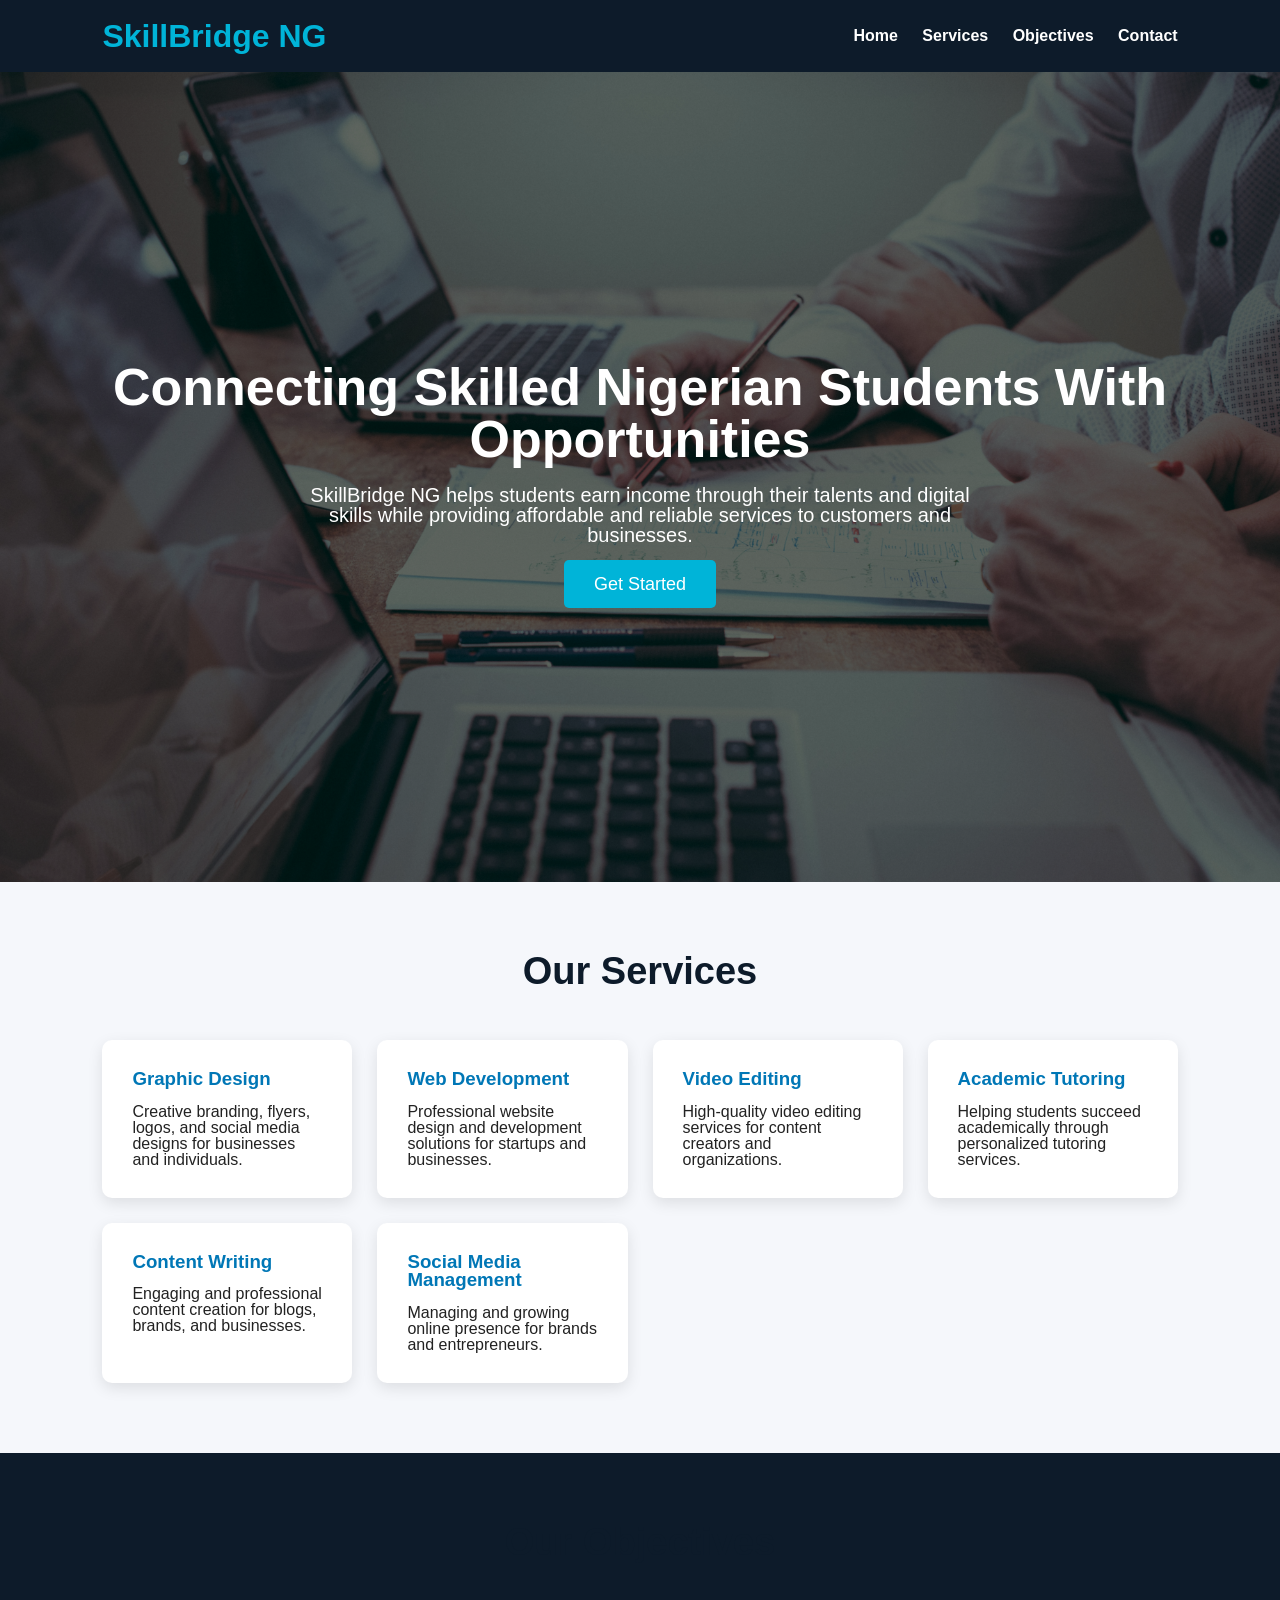
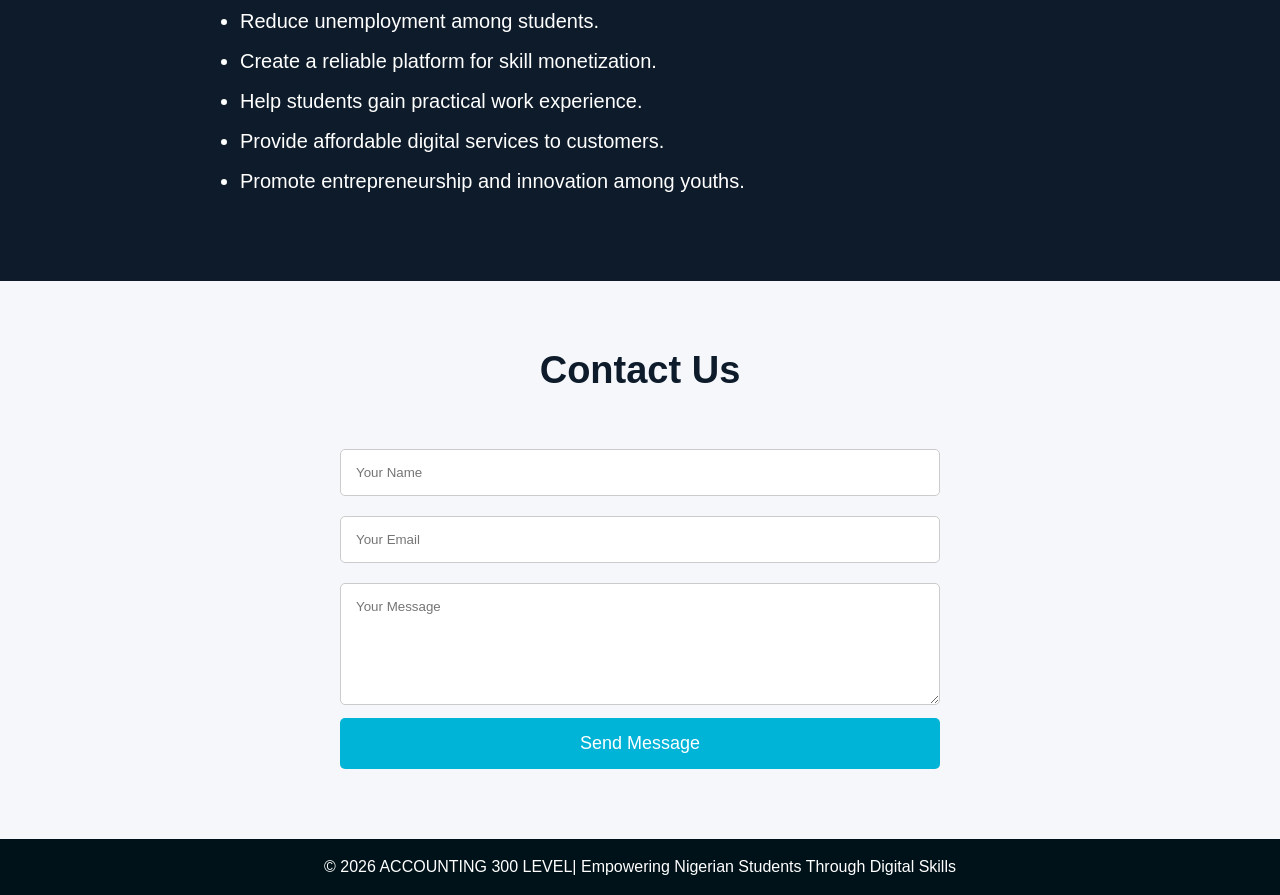
==== index.html @ a90d86c7 "second commit" ====
<!DOCTYPE html>
<html lang="en">
<head>
  <meta charset="UTF-8" />
  <meta name="viewport" content="width=device-width, initial-scale=1.0"/>
<link rel="stylesheet" href="style.css">
<link rel="stylesheet" href="getstarted.html">

  <title>SkillBridge NG</title>
<body>
 <header>
    <h1>SkillBridge NG</h1>

    <nav>
      <a href="#">Home</a>
      <a href="#services">Services</a>
      <a href="#objectives">Objectives</a>
      <a href="#contact">Contact</a>
    </nav>
  </header>

  <section class="hero">
    <div class="hero-content">
      <h2>Connecting Skilled Nigerian Students With Opportunities</h2>

      <p>
        SkillBridge NG helps students earn income through their talents and
        digital skills while providing affordable and reliable services to customers and businesses.
      </p>

      <a href="getstarted.html" class="btn">Get Started</a>
    </div>
  </section>

  <section id="services">
    <div class="section-title">
      <h2>Our Services</h2>
    </div>

    <div class="services">

      <div class="card">
        <h3>Graphic Design</h3>
        <p>
          Creative branding, flyers, logos, and social media designs for businesses and individuals.
        </p>
      </div>

      <div class="card">
        <h3>Web Development</h3>
        <p>
          Professional website design and development solutions for startups and businesses.
        </p>
      </div>

      <div class="card">
        <h3>Video Editing</h3>
        <p>
          High-quality video editing services for content creators and organizations.
        </p>
      </div>

      <div class="card">
        <h3>Academic Tutoring</h3>
        <p>
          Helping students succeed academically through personalized tutoring services.
        </p>
      </div>

      <div class="card">
        <h3>Content Writing</h3>
        <p>
          Engaging and professional content creation for blogs, brands, and businesses.
        </p>
      </div>

      <div class="card">
        <h3>Social Media Management</h3>
        <p>
          Managing and growing online presence for brands and entrepreneurs.
        </p>
      </div>

    </div>
  </section>

  <section class="objectives" id="objectives">
    <div class="section-title">
      <h2>Our Objectives</h2>
    </div>

    <ul>
      <li>Reduce unemployment among students.</li>
      <li>Create a reliable platform for skill monetization.</li>
      <li>Help students gain practical work experience.</li>
      <li>Provide affordable digital services to customers.</li>
      <li>Promote entrepreneurship and innovation among youths.</li>
    </ul>
  </section>

  <section class="contact" id="contact">
    <div class="section-title">
      <h2>Contact Us</h2>
    </div>

    <form>
      <input type="text" placeholder="Your Name" required>
      <input type="email" placeholder="Your Email" required>
      <textarea rows="6" placeholder="Your Message"></textarea>

      <button type="submit">Send Message</button>
    </form>
  </section>

  <footer>
<p>© 2026 ACCOUNTING 300 LEVEL| Empowering Nigerian Students Through Digital Skills</p>
  </footer>

</body>
</html>
</body>
</html>
---- style.css ----
*{
      margin:0;
      padding:0;
      box-sizing:border-box;
      font-family: Arial, sans-serif;
    }

    body{
      background:#f5f7fb;
      color:#222;
      line-height:1;
    }

    header{
      background:#0d1b2a;
      color:white;
      padding:20px 8%;
      display:flex;
      justify-content:space-between;
      align-items:center;
    }

    header h1{
      font-size:32px;
      color:#00b4d8;
    }
     nav a{
      color:white;
      text-decoration:none;
      margin-left:20px;
      font-weight:bold;
    }

    .hero{
      height:90vh;
      background:linear-gradient(rgba(0,0,0,0.6), rgba(0,0,0,0.6)),
      url('Image.jpeg.jpg');
      background-size:cover;
      background-position:center;
      display:flex;
      justify-content:center;
      align-items:center;
      text-align:center;
      color:white;
      padding:20px;
    }

    .hero-content h2{
      font-size:52px;
      margin-bottom:20px;
    }

    .hero-content p{
      max-width:700px;
      margin:auto;
      font-size:20px;
      margin-bottom:30px;
    }

    .btn{
      background:#00b4d8;
      color:white;
      padding:14px 30px;
      border:none;
      border-radius:5px;
      text-decoration:none;
      font-size:18px;
      transition:0.3s;
    }

    .btn:hover{
      background:#0077b6;
    }

    section{
      padding:70px 8%;
    }

    .section-title{
      text-align:center;
      margin-bottom:50px;
    }

    .section-title h2{
      font-size:38px;
      color:#0d1b2a;
    }

    .services{
      display:grid;
      grid-template-columns:repeat(auto-fit,minmax(250px,1fr));
      gap:25px;
    }

    .card{
      background:rgb(255, 255, 255);
      padding:30px;
      border-radius:10px;
      box-shadow:0 5px 15px rgba(0,0,0,0.1);
      transition:0.3s;
    }

    .card:hover{
      transform:translateY(-10px);
    }

    .card h3{
      margin-bottom:15px;
      color:#0077b6;
    }

    .objectives{
      background:#0d1b2a;
      color:rgb(255, 255, 255);
    }

    .objectives ul{
      max-width:800px;
      margin:auto;
      font-size:20px;
    }

    .objectives li{
      margin-bottom:20px;
    }

    .contact{
      text-align:center;
    }

    .contact form{
      max-width:600px;
      margin:auto;
    }

    .contact input,
    .contact textarea{
      width:100%;
      padding:15px;
      margin:10px 0;
      border:1px solid #ccc;
      border-radius:5px;
    }

    .contact button{
      width:100%;
      padding:15px;
      border:none;
      background:#00b4d8;
      color:white;
      font-size:18px;
      border-radius:5px;
      cursor:pointer;
    }

    footer{
      background:#001219;
      color:white;
      text-align:center;
      padding:20px;
    }
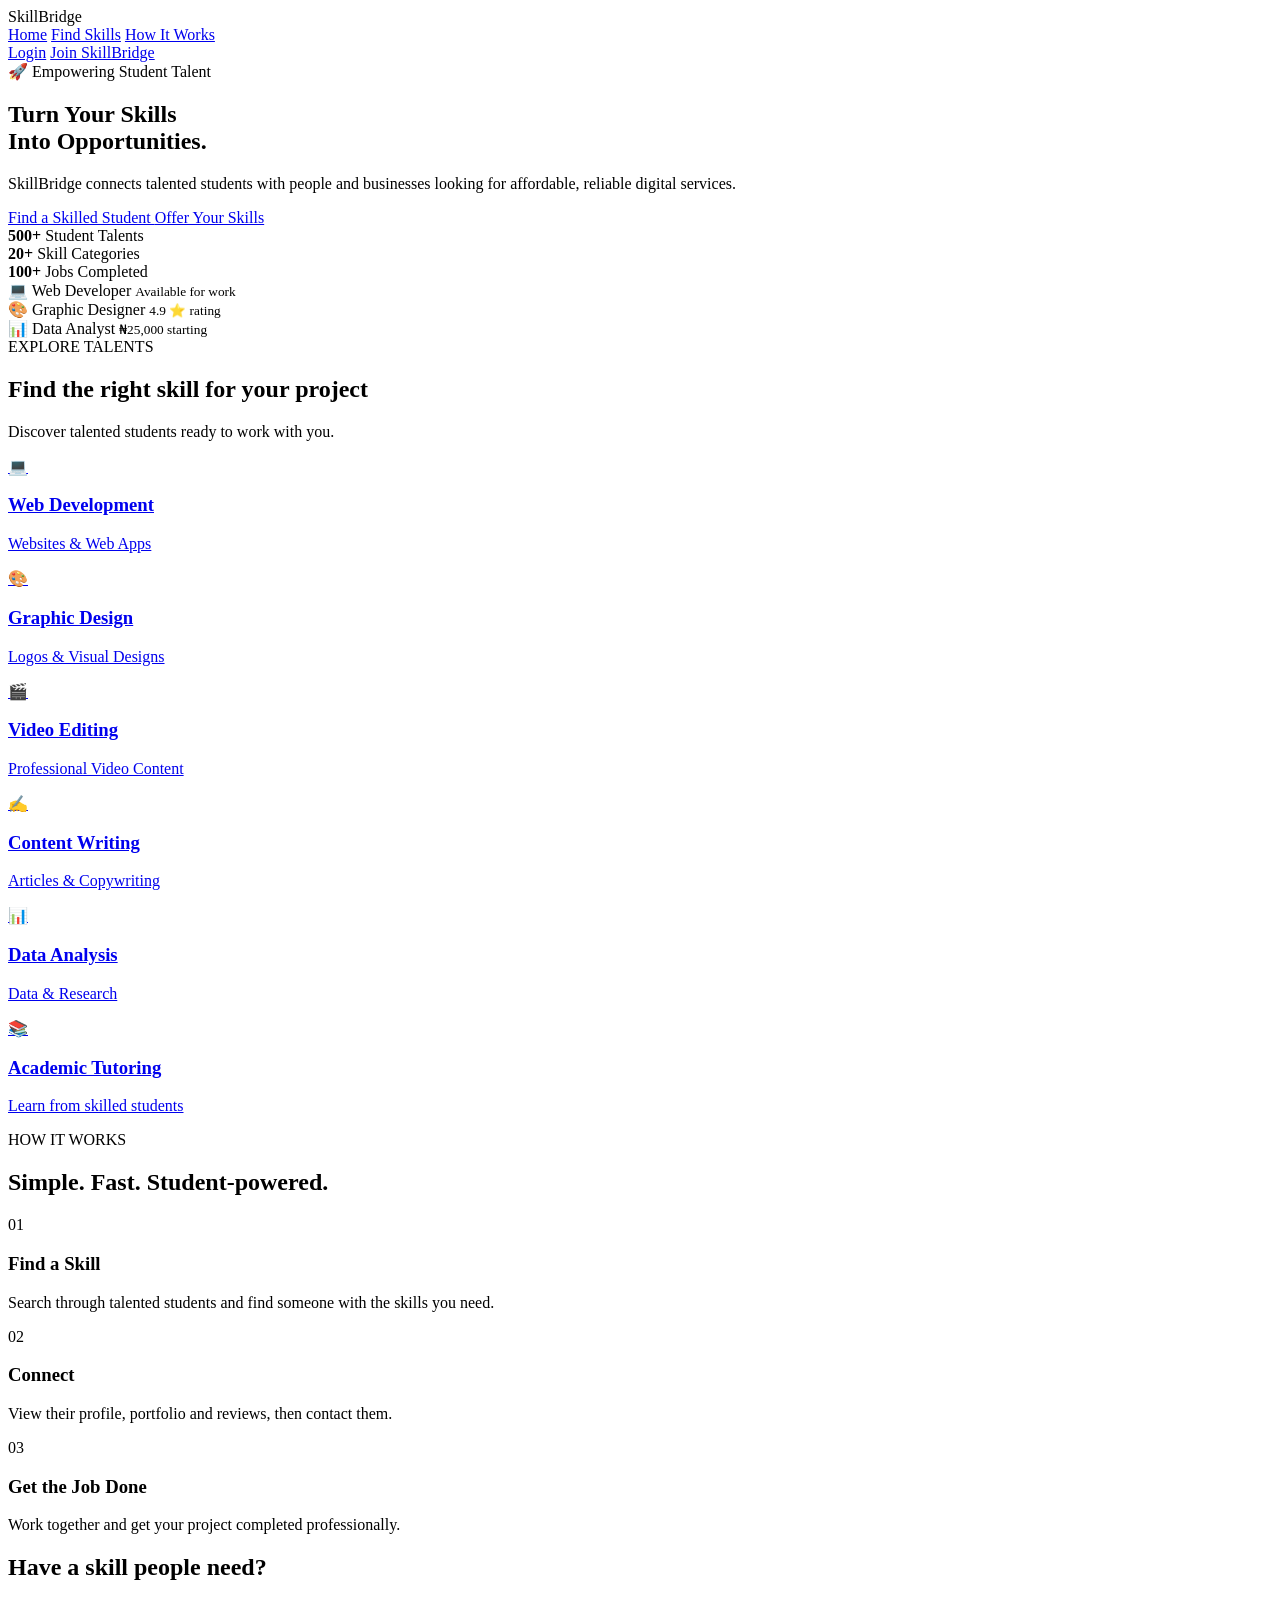
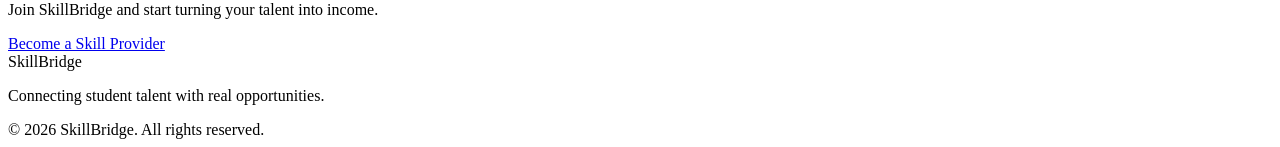
==== commit 2afc7c78: "Revise index.html for improved layout and content Updated HTML structure and content for SkillBridge" ====
--- a/index.html
+++ b/index.html
@@ -1,122 +1,215 @@
- <!DOCTYPE html>
+<!DOCTYPE html>
 <html lang="en">
 <head>
-  <meta charset="UTF-8" />
-  <meta name="viewport" content="width=device-width, initial-scale=1.0"/>
-<link rel="stylesheet" href="style.css">
-<link rel="stylesheet" href="getstarted.html">
-
-  <title>SkillBridge NG</title>
+    <meta charset="UTF-8">
+    <meta name="viewport" content="width=device-width, initial-scale=1.0">
+    <title>SkillBridge | Connect. Work. Grow.</title>
+    <link rel="stylesheet" href="css/style.css">
+</head>
+
 <body>
- <header>
-    <h1>SkillBridge NG</h1>
+
+<header class="navbar">
+    <div class="logo">
+        Skill<span>Bridge</span>
+    </div>
 
     <nav>
-      <a href="#">Home</a>
-      <a href="#services">Services</a>
-      <a href="#objectives">Objectives</a>
-      <a href="#contact">Contact</a>
+        <a href="index.html">Home</a>
+        <a href="students.html">Find Skills</a>
+        <a href="#how-it-works">How It Works</a>
     </nav>
-  </header>
-
-  <section class="hero">
+
+    <div class="nav-buttons">
+        <a href="login.html" class="login-btn">Login</a>
+        <a href="register.html" class="primary-btn">Join SkillBridge</a>
+    </div>
+</header>
+
+<section class="hero">
+
     <div class="hero-content">
-      <h2>Connecting Skilled Nigerian Students With Opportunities</h2>
-
-      <p>
-        SkillBridge NG helps students earn income through their talents and
-        digital skills while providing affordable and reliable services to customers and businesses.
-      </p>
-
-      <a href="getstarted.html" class="btn">Get Started</a>
-    </div>
-  </section>
-
-  <section id="services">
+
+        <div class="badge">
+            🚀 Empowering Student Talent
+        </div>
+
+        <h1>
+            Turn Your <span>Skills</span><br>
+            Into Opportunities.
+        </h1>
+
+        <p>
+            SkillBridge connects talented students with people and businesses
+            looking for affordable, reliable digital services.
+        </p>
+
+        <div class="hero-buttons">
+            <a href="students.html" class="primary-btn">
+                Find a Skilled Student
+            </a>
+
+            <a href="register.html" class="secondary-btn">
+                Offer Your Skills
+            </a>
+        </div>
+
+        <div class="stats">
+
+            <div>
+                <strong>500+</strong>
+                <span>Student Talents</span>
+            </div>
+
+            <div>
+                <strong>20+</strong>
+                <span>Skill Categories</span>
+            </div>
+
+            <div>
+                <strong>100+</strong>
+                <span>Jobs Completed</span>
+            </div>
+
+        </div>
+
+    </div>
+
+    <div class="hero-card">
+
+        <div class="floating-card card-one">
+            💻 Web Developer
+            <small>Available for work</small>
+        </div>
+
+        <div class="floating-card card-two">
+            🎨 Graphic Designer
+            <small>4.9 ⭐ rating</small>
+        </div>
+
+        <div class="floating-card card-three">
+            📊 Data Analyst
+            <small>₦25,000 starting</small>
+        </div>
+
+    </div>
+
+</section>
+
+
+<section class="categories">
+
     <div class="section-title">
-      <h2>Our Services</h2>
-    </div>
-
-    <div class="services">
-
-      <div class="card">
-        <h3>Graphic Design</h3>
-        <p>
-          Creative branding, flyers, logos, and social media designs for businesses and individuals.
-        </p>
-      </div>
-
-      <div class="card">
-        <h3>Web Development</h3>
-        <p>
-          Professional website design and development solutions for startups and businesses.
-        </p>
-      </div>
-
-      <div class="card">
-        <h3>Video Editing</h3>
-        <p>
-          High-quality video editing services for content creators and organizations.
-        </p>
-      </div>
-
-      <div class="card">
-        <h3>Academic Tutoring</h3>
-        <p>
-          Helping students succeed academically through personalized tutoring services.
-        </p>
-      </div>
-
-      <div class="card">
-        <h3>Content Writing</h3>
-        <p>
-          Engaging and professional content creation for blogs, brands, and businesses.
-        </p>
-      </div>
-
-      <div class="card">
-        <h3>Social Media Management</h3>
-        <p>
-          Managing and growing online presence for brands and entrepreneurs.
-        </p>
-      </div>
-
-    </div>
-  </section>
-
-  <section class="objectives" id="objectives">
+        <span>EXPLORE TALENTS</span>
+        <h2>Find the right skill for your project</h2>
+        <p>Discover talented students ready to work with you.</p>
+    </div>
+
+    <div class="category-grid">
+
+        <a href="students.html?skill=Web Development" class="category-card">
+            <div>💻</div>
+            <h3>Web Development</h3>
+            <p>Websites & Web Apps</p>
+        </a>
+
+        <a href="students.html?skill=Graphic Design" class="category-card">
+            <div>🎨</div>
+            <h3>Graphic Design</h3>
+            <p>Logos & Visual Designs</p>
+        </a>
+
+        <a href="students.html?skill=Video Editing" class="category-card">
+            <div>🎬</div>
+            <h3>Video Editing</h3>
+            <p>Professional Video Content</p>
+        </a>
+
+        <a href="students.html?skill=Content Writing" class="category-card">
+            <div>✍️</div>
+            <h3>Content Writing</h3>
+            <p>Articles & Copywriting</p>
+        </a>
+
+        <a href="students.html?skill=Data Analysis" class="category-card">
+            <div>📊</div>
+            <h3>Data Analysis</h3>
+            <p>Data & Research</p>
+        </a>
+
+        <a href="students.html?skill=Tutoring" class="category-card">
+            <div>📚</div>
+            <h3>Academic Tutoring</h3>
+            <p>Learn from skilled students</p>
+        </a>
+
+    </div>
+
+</section>
+
+
+<section id="how-it-works" class="how-section">
+
     <div class="section-title">
-      <h2>Our Objectives</h2>
-    </div>
-
-    <ul>
-      <li>Reduce unemployment among students.</li>
-      <li>Create a reliable platform for skill monetization.</li>
-      <li>Help students gain practical work experience.</li>
-      <li>Provide affordable digital services to customers.</li>
-      <li>Promote entrepreneurship and innovation among youths.</li>
-    </ul>
-  </section>
-
-  <section class="contact" id="contact">
-    <div class="section-title">
-      <h2>Contact Us</h2>
-    </div>
-
-    <form>
-      <input type="text" placeholder="Your Name" required>
-      <input type="email" placeholder="Your Email" required>
-      <textarea rows="6" placeholder="Your Message"></textarea>
-
-      <button type="submit">Send Message</button>
-    </form>
-  </section>
-
-  <footer>
-<p>© 2026 ACCOUNTING 300 LEVEL| Empowering Nigerian Students Through Digital Skills</p>
-  </footer>
+        <span>HOW IT WORKS</span>
+        <h2>Simple. Fast. Student-powered.</h2>
+    </div>
+
+    <div class="steps">
+
+        <div class="step">
+            <div class="step-number">01</div>
+            <h3>Find a Skill</h3>
+            <p>Search through talented students and find someone with the skills you need.</p>
+        </div>
+
+        <div class="step">
+            <div class="step-number">02</div>
+            <h3>Connect</h3>
+            <p>View their profile, portfolio and reviews, then contact them.</p>
+        </div>
+
+        <div class="step">
+            <div class="step-number">03</div>
+            <h3>Get the Job Done</h3>
+            <p>Work together and get your project completed professionally.</p>
+        </div>
+
+    </div>
+
+</section>
+
+
+<section class="cta">
+
+    <h2>Have a skill people need?</h2>
+
+    <p>
+        Join SkillBridge and start turning your talent into income.
+    </p>
+
+    <a href="register.html" class="primary-btn">
+        Become a Skill Provider
+    </a>
+
+</section>
+
+
+<footer>
+
+    <div class="logo">
+        Skill<span>Bridge</span>
+    </div>
+
+    <p>Connecting student talent with real opportunities.</p>
+
+    <div>
+        © 2026 SkillBridge. All rights reserved.
+    </div>
+
+</footer>
+
+<script src="js/main.js"></script>
 
 </body>
 </html>
-</body>
-</html>
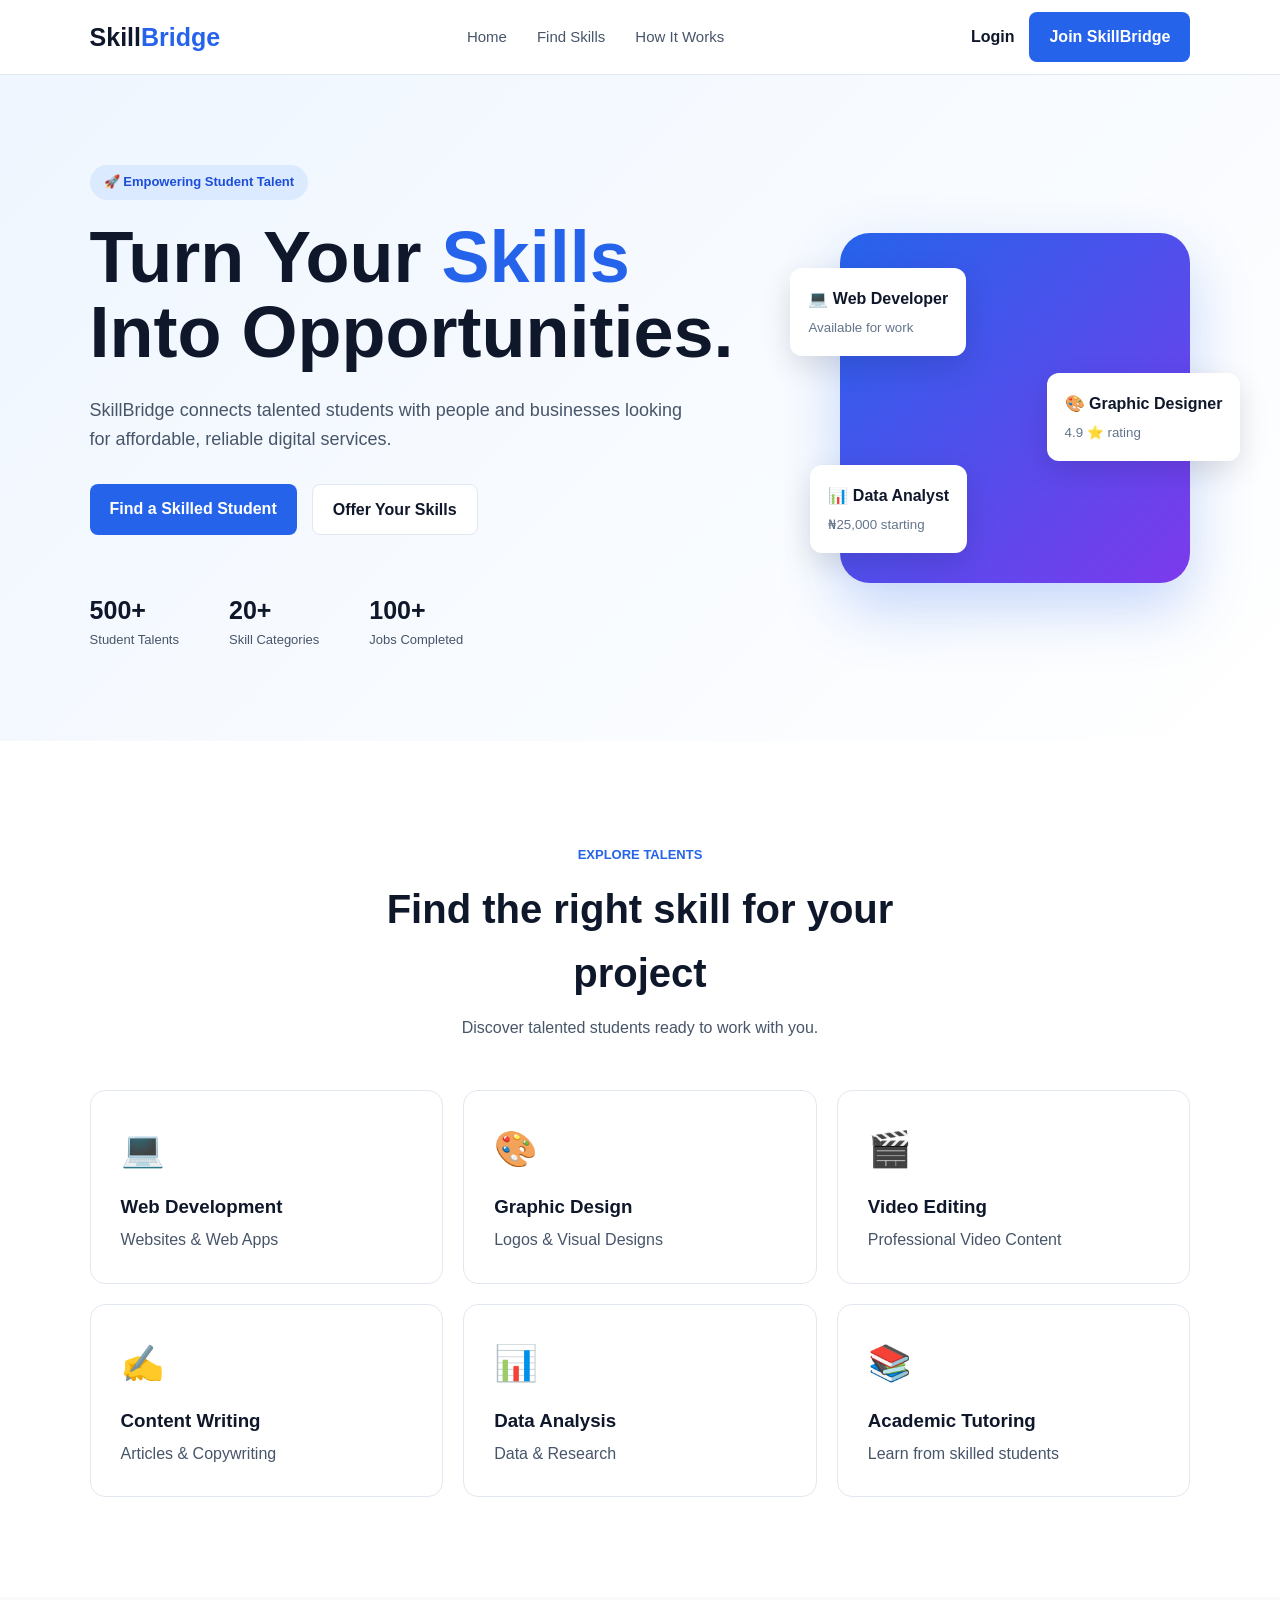
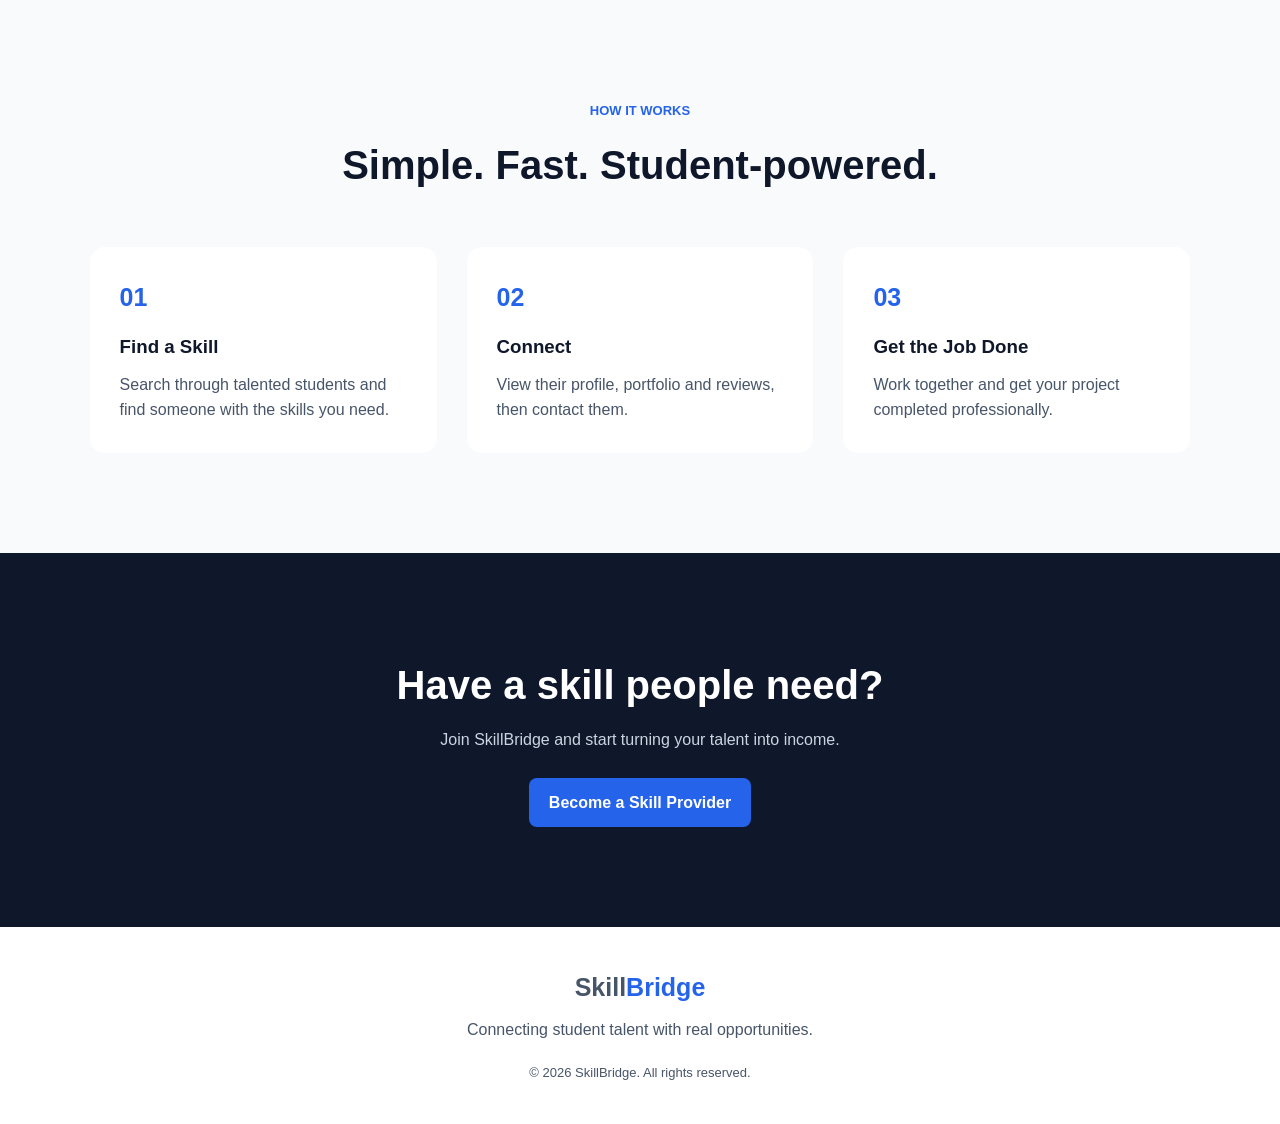
==== commit 781ebd94: "Fix HTML formatting and structure" ====
--- a/index.html
+++ b/index.html
@@ -1,215 +1,215 @@
-<!DOCTYPE html>
-<html lang="en">
-<head>
-    <meta charset="UTF-8">
-    <meta name="viewport" content="width=device-width, initial-scale=1.0">
-    <title>SkillBridge | Connect. Work. Grow.</title>
-    <link rel="stylesheet" href="css/style.css">
-</head>
-
-<body>
-
-<header class="navbar">
-    <div class="logo">
-        Skill<span>Bridge</span>
-    </div>
-
-    <nav>
-        <a href="index.html">Home</a>
-        <a href="students.html">Find Skills</a>
-        <a href="#how-it-works">How It Works</a>
-    </nav>
-
-    <div class="nav-buttons">
-        <a href="login.html" class="login-btn">Login</a>
-        <a href="register.html" class="primary-btn">Join SkillBridge</a>
-    </div>
-</header>
-
-<section class="hero">
-
-    <div class="hero-content">
-
-        <div class="badge">
-            🚀 Empowering Student Talent
-        </div>
-
-        <h1>
-            Turn Your <span>Skills</span><br>
-            Into Opportunities.
-        </h1>
-
-        <p>
-            SkillBridge connects talented students with people and businesses
-            looking for affordable, reliable digital services.
-        </p>
-
-        <div class="hero-buttons">
-            <a href="students.html" class="primary-btn">
-                Find a Skilled Student
-            </a>
-
-            <a href="register.html" class="secondary-btn">
-                Offer Your Skills
-            </a>
-        </div>
-
-        <div class="stats">
-
-            <div>
-                <strong>500+</strong>
-                <span>Student Talents</span>
-            </div>
-
-            <div>
-                <strong>20+</strong>
-                <span>Skill Categories</span>
-            </div>
-
-            <div>
-                <strong>100+</strong>
-                <span>Jobs Completed</span>
-            </div>
-
-        </div>
-
-    </div>
-
-    <div class="hero-card">
-
-        <div class="floating-card card-one">
-            💻 Web Developer
-            <small>Available for work</small>
-        </div>
-
-        <div class="floating-card card-two">
-            🎨 Graphic Designer
-            <small>4.9 ⭐ rating</small>
-        </div>
-
-        <div class="floating-card card-three">
-            📊 Data Analyst
-            <small>₦25,000 starting</small>
-        </div>
-
-    </div>
-
-</section>
-
-
-<section class="categories">
-
-    <div class="section-title">
-        <span>EXPLORE TALENTS</span>
-        <h2>Find the right skill for your project</h2>
-        <p>Discover talented students ready to work with you.</p>
-    </div>
-
-    <div class="category-grid">
-
-        <a href="students.html?skill=Web Development" class="category-card">
-            <div>💻</div>
-            <h3>Web Development</h3>
-            <p>Websites & Web Apps</p>
-        </a>
-
-        <a href="students.html?skill=Graphic Design" class="category-card">
-            <div>🎨</div>
-            <h3>Graphic Design</h3>
-            <p>Logos & Visual Designs</p>
-        </a>
-
-        <a href="students.html?skill=Video Editing" class="category-card">
-            <div>🎬</div>
-            <h3>Video Editing</h3>
-            <p>Professional Video Content</p>
-        </a>
-
-        <a href="students.html?skill=Content Writing" class="category-card">
-            <div>✍️</div>
-            <h3>Content Writing</h3>
-            <p>Articles & Copywriting</p>
-        </a>
-
-        <a href="students.html?skill=Data Analysis" class="category-card">
-            <div>📊</div>
-            <h3>Data Analysis</h3>
-            <p>Data & Research</p>
-        </a>
-
-        <a href="students.html?skill=Tutoring" class="category-card">
-            <div>📚</div>
-            <h3>Academic Tutoring</h3>
-            <p>Learn from skilled students</p>
-        </a>
-
-    </div>
-
-</section>
-
-
-<section id="how-it-works" class="how-section">
-
-    <div class="section-title">
-        <span>HOW IT WORKS</span>
-        <h2>Simple. Fast. Student-powered.</h2>
-    </div>
-
-    <div class="steps">
-
-        <div class="step">
-            <div class="step-number">01</div>
-            <h3>Find a Skill</h3>
-            <p>Search through talented students and find someone with the skills you need.</p>
-        </div>
-
-        <div class="step">
-            <div class="step-number">02</div>
-            <h3>Connect</h3>
-            <p>View their profile, portfolio and reviews, then contact them.</p>
-        </div>
-
-        <div class="step">
-            <div class="step-number">03</div>
-            <h3>Get the Job Done</h3>
-            <p>Work together and get your project completed professionally.</p>
-        </div>
-
-    </div>
-
-</section>
-
-
-<section class="cta">
-
-    <h2>Have a skill people need?</h2>
-
-    <p>
-        Join SkillBridge and start turning your talent into income.
-    </p>
-
-    <a href="register.html" class="primary-btn">
-        Become a Skill Provider
-    </a>
-
-</section>
-
-
-<footer>
-
-    <div class="logo">
-        Skill<span>Bridge</span>
-    </div>
-
-    <p>Connecting student talent with real opportunities.</p>
-
-    <div>
-        © 2026 SkillBridge. All rights reserved.
-    </div>
-
-</footer>
-
-<script src="js/main.js"></script>
-
-</body>
+<!DOCTYPE html> 
+<html lang="en"> 
+<head> 
+    <meta charset="UTF-8"> 
+    <meta name="viewport" content="width=device-width, initial-scale=1.0"> 
+    <title>SkillBridge | Connect. Work. Grow.</title> 
+    <link rel="stylesheet" href="style.css"> 
+</head> 
+ 
+<body> 
+ 
+<header class="navbar"> 
+    <div class="logo"> 
+        Skill<span>Bridge</span> 
+    </div> 
+ 
+    <nav> 
+        <a href="index.html">Home</a> 
+        <a href="students.html">Find Skills</a> 
+        <a href="#how-it-works">How It Works</a> 
+    </nav> 
+ 
+    <div class="nav-buttons"> 
+        <a href="login.html" class="login-btn">Login</a> 
+        <a href="register.html" class="primary-btn">Join SkillBridge</a> 
+    </div> 
+</header> 
+ 
+<section class="hero"> 
+ 
+    <div class="hero-content"> 
+ 
+        <div class="badge"> 
+            🚀 Empowering Student Talent 
+        </div> 
+ 
+        <h1> 
+            Turn Your <span>Skills</span><br> 
+            Into Opportunities. 
+        </h1> 
+ 
+        <p> 
+            SkillBridge connects talented students with people and businesses 
+            looking for affordable, reliable digital services. 
+        </p> 
+ 
+        <div class="hero-buttons"> 
+            <a href="students.html" class="primary-btn"> 
+                Find a Skilled Student 
+            </a> 
+ 
+            <a href="register.html" class="secondary-btn"> 
+                Offer Your Skills 
+            </a> 
+        </div> 
+ 
+        <div class="stats"> 
+ 
+            <div> 
+                <strong>500+</strong> 
+                <span>Student Talents</span> 
+            </div> 
+ 
+            <div> 
+                <strong>20+</strong> 
+                <span>Skill Categories</span> 
+            </div> 
+ 
+            <div> 
+                <strong>100+</strong> 
+                <span>Jobs Completed</span> 
+            </div> 
+ 
+        </div> 
+ 
+    </div> 
+ 
+    <div class="hero-card"> 
+ 
+        <div class="floating-card card-one"> 
+            💻 Web Developer 
+            <small>Available for work</small> 
+        </div> 
+ 
+        <div class="floating-card card-two"> 
+            🎨 Graphic Designer 
+            <small>4.9 ⭐ rating</small> 
+        </div> 
+ 
+        <div class="floating-card card-three"> 
+            📊 Data Analyst 
+            <small>₦25,000 starting</small> 
+        </div> 
+ 
+    </div> 
+ 
+</section> 
+ 
+ 
+<section class="categories"> 
+ 
+    <div class="section-title"> 
+        <span>EXPLORE TALENTS</span> 
+        <h2>Find the right skill for your project</h2> 
+        <p>Discover talented students ready to work with you.</p> 
+    </div> 
+ 
+    <div class="category-grid"> 
+ 
+        <a href="students.html?skill=Web Development" class="category-card"> 
+            <div>💻</div> 
+            <h3>Web Development</h3> 
+            <p>Websites & Web Apps</p> 
+        </a> 
+ 
+        <a href="students.html?skill=Graphic Design" class="category-card"> 
+            <div>🎨</div> 
+            <h3>Graphic Design</h3> 
+            <p>Logos & Visual Designs</p> 
+        </a> 
+ 
+        <a href="students.html?skill=Video Editing" class="category-card"> 
+            <div>🎬</div> 
+            <h3>Video Editing</h3> 
+            <p>Professional Video Content</p> 
+        </a> 
+ 
+        <a href="students.html?skill=Content Writing" class="category-card"> 
+            <div>✍️</div> 
+            <h3>Content Writing</h3> 
+            <p>Articles & Copywriting</p> 
+        </a> 
+ 
+        <a href="students.html?skill=Data Analysis" class="category-card"> 
+            <div>📊</div> 
+            <h3>Data Analysis</h3> 
+            <p>Data & Research</p> 
+        </a> 
+ 
+        <a href="students.html?skill=Tutoring" class="category-card"> 
+            <div>📚</div> 
+            <h3>Academic Tutoring</h3> 
+            <p>Learn from skilled students</p> 
+        </a> 
+ 
+    </div> 
+ 
+</section> 
+ 
+ 
+<section id="how-it-works" class="how-section"> 
+ 
+    <div class="section-title"> 
+        <span>HOW IT WORKS</span> 
+        <h2>Simple. Fast. Student-powered.</h2> 
+    </div> 
+ 
+    <div class="steps"> 
+ 
+        <div class="step"> 
+            <div class="step-number">01</div> 
+            <h3>Find a Skill</h3> 
+            <p>Search through talented students and find someone with the skills you need.</p> 
+        </div> 
+ 
+        <div class="step"> 
+            <div class="step-number">02</div> 
+            <h3>Connect</h3> 
+            <p>View their profile, portfolio and reviews, then contact them.</p> 
+        </div> 
+ 
+        <div class="step"> 
+            <div class="step-number">03</div> 
+            <h3>Get the Job Done</h3> 
+            <p>Work together and get your project completed professionally.</p> 
+        </div> 
+ 
+    </div> 
+ 
+</section> 
+ 
+ 
+<section class="cta"> 
+ 
+    <h2>Have a skill people need?</h2> 
+ 
+    <p> 
+        Join SkillBridge and start turning your talent into income. 
+    </p> 
+ 
+    <a href="register.html" class="primary-btn"> 
+        Become a Skill Provider 
+    </a> 
+ 
+</section> 
+ 
+ 
+<footer> 
+ 
+    <div class="logo"> 
+        Skill<span>Bridge</span> 
+    </div> 
+ 
+    <p>Connecting student talent with real opportunities.</p> 
+ 
+    <div> 
+        © 2026 SkillBridge. All rights reserved. 
+    </div> 
+ 
+</footer> 
+ 
+<script src="js/main.js"></script> 
+ 
+</body> 
 </html>
--- a/style.css
+++ b/style.css
@@ -0,0 +1,399 @@
+* {
+    margin: 0;
+    padding: 0;
+    box-sizing: border-box;
+}
+
+:root {
+    --primary: #2563eb;
+    --dark: #0f172a;
+    --text: #475569;
+    --light: #f8fafc;
+    --border: #e2e8f0;
+    --white: #ffffff;
+}
+
+body {
+    font-family: Arial, Helvetica, sans-serif;
+    color: var(--dark);
+    background: var(--white);
+    line-height: 1.6;
+}
+
+a {
+    text-decoration: none;
+    color: inherit;
+}
+
+.navbar {
+    height: 75px;
+    padding: 0 7%;
+    display: flex;
+    align-items: center;
+    justify-content: space-between;
+    border-bottom: 1px solid var(--border);
+    background: white;
+}
+
+.logo {
+    font-size: 25px;
+    font-weight: 800;
+}
+
+.logo span {
+    color: var(--primary);
+}
+
+nav {
+    display: flex;
+    gap: 30px;
+}
+
+nav a {
+    color: var(--text);
+    font-size: 15px;
+}
+
+nav a:hover {
+    color: var(--primary);
+}
+
+.nav-buttons {
+    display: flex;
+    align-items: center;
+    gap: 15px;
+}
+
+.login-btn {
+    font-weight: 600;
+}
+
+.primary-btn {
+    display: inline-block;
+    padding: 12px 20px;
+    border-radius: 8px;
+    background: var(--primary);
+    color: white;
+    font-weight: 600;
+    transition: 0.2s;
+}
+
+.primary-btn:hover {
+    transform: translateY(-2px);
+}
+
+.secondary-btn {
+    display: inline-block;
+    padding: 12px 20px;
+    border: 1px solid var(--border);
+    border-radius: 8px;
+    font-weight: 600;
+    background: white;
+}
+
+.hero {
+    min-height: 650px;
+    padding: 90px 7%;
+    display: flex;
+    align-items: center;
+    justify-content: space-between;
+    background: linear-gradient(135deg, #eff6ff, #ffffff);
+}
+
+.hero-content {
+    max-width: 650px;
+}
+
+.badge {
+    display: inline-block;
+    padding: 7px 14px;
+    background: #dbeafe;
+    color: #1d4ed8;
+    border-radius: 30px;
+    font-size: 13px;
+    font-weight: 600;
+    margin-bottom: 20px;
+}
+
+.hero h1 {
+    font-size: clamp(45px, 6vw, 72px);
+    line-height: 1.05;
+    margin-bottom: 25px;
+}
+
+.hero h1 span {
+    color: var(--primary);
+}
+
+.hero p {
+    font-size: 18px;
+    color: var(--text);
+    max-width: 600px;
+    margin-bottom: 30px;
+}
+
+.hero-buttons {
+    display: flex;
+    gap: 15px;
+    flex-wrap: wrap;
+}
+
+.stats {
+    display: flex;
+    gap: 50px;
+    margin-top: 55px;
+}
+
+.stats div {
+    display: flex;
+    flex-direction: column;
+}
+
+.stats strong {
+    font-size: 25px;
+}
+
+.stats span {
+    color: var(--text);
+    font-size: 13px;
+}
+
+.hero-card {
+    width: 350px;
+    height: 350px;
+    background: linear-gradient(135deg, #2563eb, #7c3aed);
+    border-radius: 30px;
+    position: relative;
+    box-shadow: 0 25px 60px rgba(37, 99, 235, 0.25);
+}
+
+.floating-card {
+    position: absolute;
+    padding: 18px;
+    background: white;
+    border-radius: 12px;
+    box-shadow: 0 10px 30px rgba(0,0,0,0.12);
+    font-weight: 700;
+}
+
+.floating-card small {
+    display: block;
+    color: #64748b;
+    margin-top: 5px;
+    font-weight: normal;
+}
+
+.card-one {
+    top: 35px;
+    left: -50px;
+}
+
+.card-two {
+    top: 140px;
+    right: -50px;
+}
+
+.card-three {
+    bottom: 30px;
+    left: -30px;
+}
+
+.categories,
+.how-section {
+    padding: 100px 7%;
+}
+
+.section-title {
+    text-align: center;
+    max-width: 650px;
+    margin: auto;
+}
+
+.section-title span {
+    color: var(--primary);
+    font-size: 13px;
+    font-weight: 700;
+}
+
+.section-title h2 {
+    font-size: 40px;
+    margin: 10px 0;
+}
+
+.section-title p {
+    color: var(--text);
+}
+
+.category-grid {
+    margin-top: 50px;
+    display: grid;
+    grid-template-columns: repeat(3, 1fr);
+    gap: 20px;
+}
+
+.category-card {
+    padding: 30px;
+    border: 1px solid var(--border);
+    border-radius: 15px;
+    transition: 0.2s;
+}
+
+.category-card:hover {
+    transform: translateY(-5px);
+    border-color: var(--primary);
+}
+
+.category-card div {
+    font-size: 35px;
+    margin-bottom: 15px;
+}
+
+.category-card h3 {
+    margin-bottom: 5px;
+}
+
+.category-card p {
+    color: var(--text);
+}
+
+.how-section {
+    background: var(--light);
+}
+
+.steps {
+    display: grid;
+    grid-template-columns: repeat(3, 1fr);
+    gap: 30px;
+    margin-top: 50px;
+}
+
+.step {
+    padding: 30px;
+    background: white;
+    border-radius: 15px;
+}
+
+.step-number {
+    color: var(--primary);
+    font-weight: 800;
+    font-size: 25px;
+    margin-bottom: 15px;
+}
+
+.step p {
+    color: var(--text);
+    margin-top: 10px;
+}
+
+.cta {
+    text-align: center;
+    padding: 100px 20px;
+    background: var(--dark);
+    color: white;
+}
+
+.cta h2 {
+    font-size: 40px;
+    margin-bottom: 10px;
+}
+
+.cta p {
+    color: #cbd5e1;
+    margin-bottom: 25px;
+}
+
+footer {
+    padding: 40px 7%;
+    text-align: center;
+    color: var(--text);
+}
+
+footer .logo {
+    margin-bottom: 10px;
+}
+
+footer div:last-child {
+    margin-top: 20px;
+    font-size: 13px;
+}
+
+@media (max-width: 900px) {
+
+    nav {
+        display: none;
+    }
+
+    .hero {
+        flex-direction: column;
+        gap: 80px;
+        text-align: center;
+    }
+
+    .hero-buttons {
+        justify-content: center;
+    }
+
+    .stats {
+        justify-content: center;
+    }
+
+    .hero-card {
+        width: 300px;
+        height: 300px;
+    }
+
+    .category-grid,
+    .steps {
+        grid-template-columns: 1fr 1fr;
+    }
+}
+
+@media (max-width: 600px) {
+
+    .navbar {
+        padding: 0 5%;
+    }
+
+    .nav-buttons .login-btn {
+        display: none;
+    }
+
+    .hero {
+        padding: 70px 5%;
+    }
+
+    .hero h1 {
+        font-size: 45px;
+    }
+
+    .stats {
+        gap: 20px;
+    }
+
+    .category-grid,
+    .steps {
+        grid-template-columns: 1fr;
+    }
+
+    .categories,
+    .how-section {
+        padding: 70px 5%;
+    }
+
+    .section-title h2 {
+        font-size: 32px;
+    }
+
+    .hero-card {
+        width: 270px;
+        height: 270px;
+    }
+
+    .card-one {
+        left: -20px;
+    }
+
+    .card-two {
+        right: -20px;
+    }
+}
